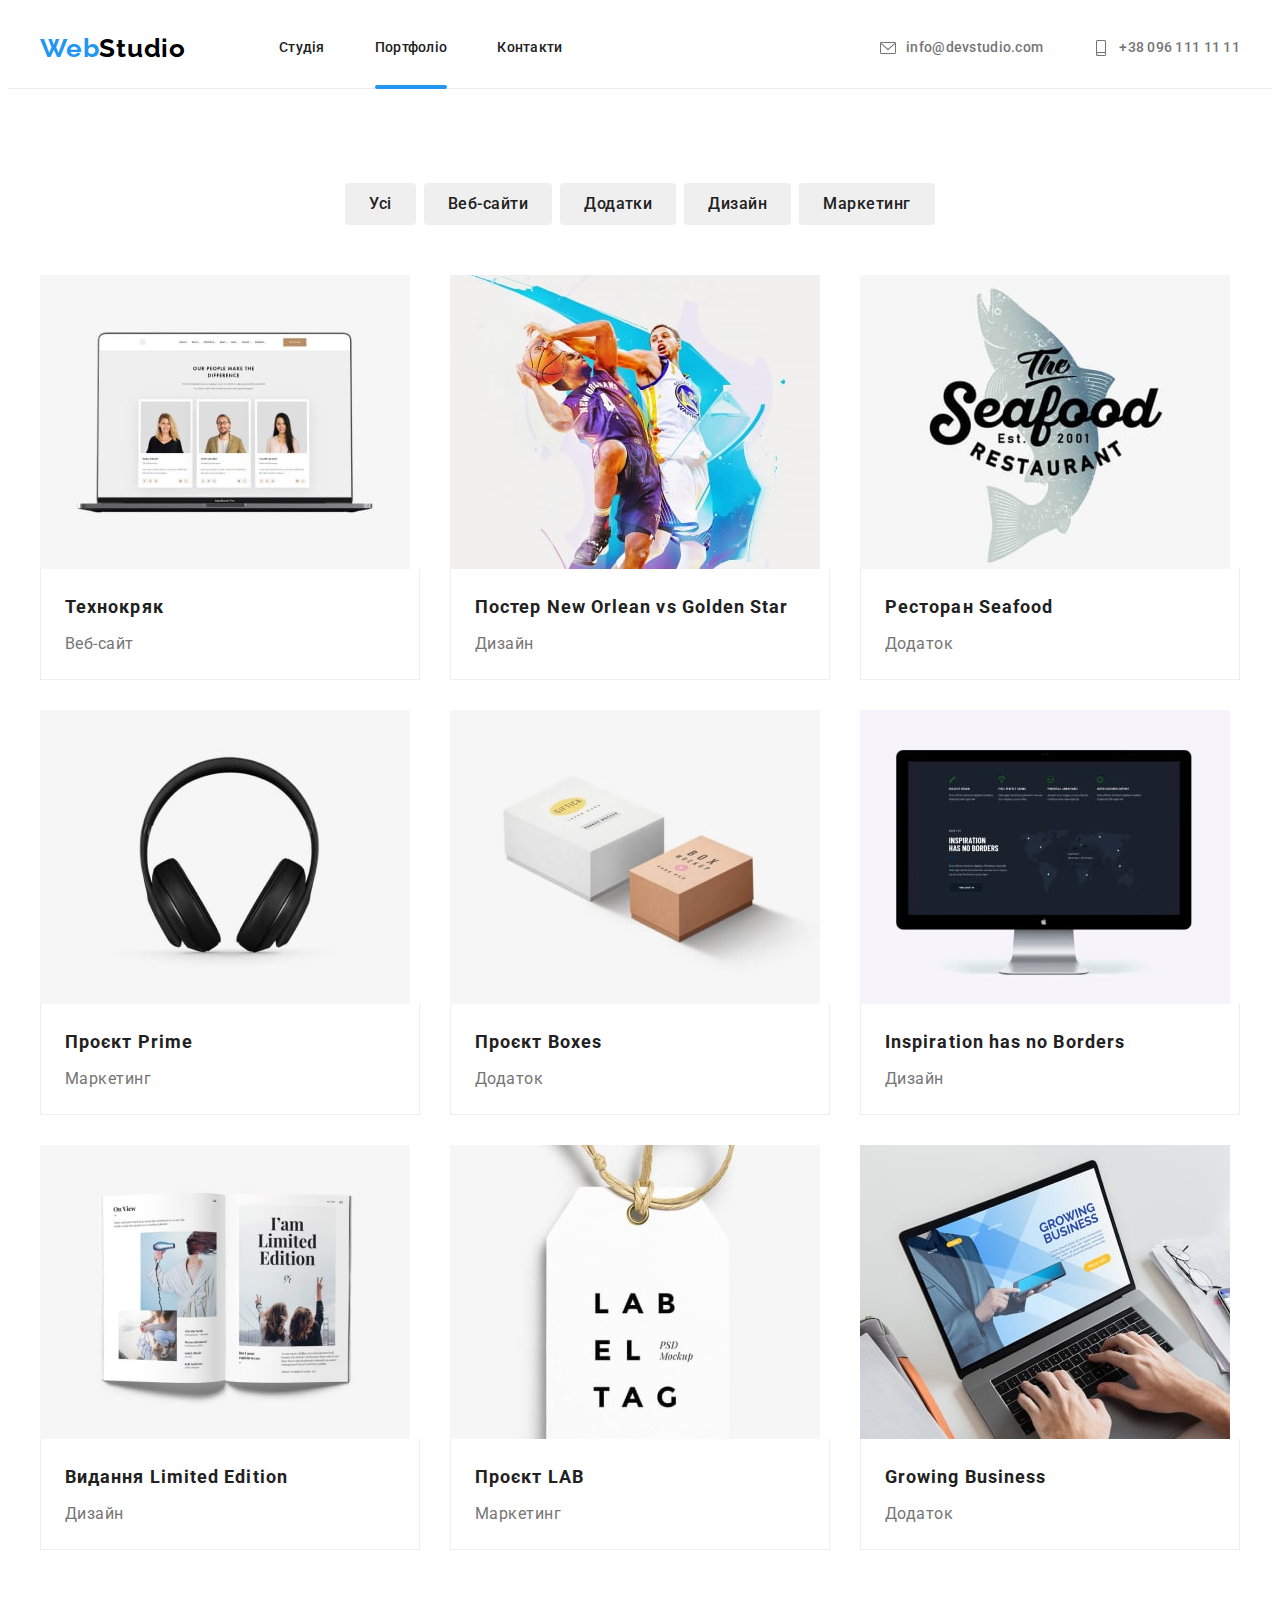
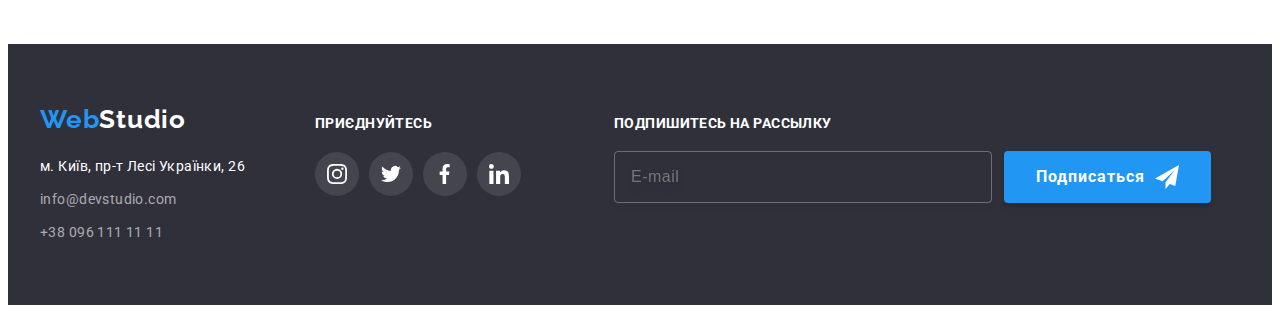
==== portfolio.html @ 7d1efc17 "add" ====
<!DOCTYPE html>
<html lang="uk">
  <head>
    <meta charset="UTF-8" />
    <meta http-equiv="X-UA-Compatible" content="IE=edge" />
    <meta name="viewport" content="width=device-width, initial-scale=1.0" />
    <title>WebStudio</title>
    <link rel="preconnect" href="https://fonts.googleapis.com" />
    <link rel="preconnect" href="https://fonts.gstatic.com" crossorigin />
    <link
      href="https://fonts.googleapis.com/css2?family=Raleway:wght@700&family=Roboto:wght@400;500;700;900&display=swap"
      rel="stylesheet"
    />
    <link rel="stylesheet" href="./css/modern-normalize.css" />
    <link rel="stylesheet" href="./css/styles.css" />
  </head>
  <body>
    <!-- Header -->
    <header class="header">
      <div class="container header-nav">
        <!-- Menu -->
        <a class="logo" href="./index.html"
          >Web<span class="logo-accent-black">Studio</span></a
        >
        <nav class="nav-list">
          <ul class="site-nav list">
            <li class="item">
              <a class="header-menu" href="./index.html">Студія</a>
            </li>
            <li class="item">
              <a class="header-menu current" href="./portfolio.html"
                >Портфоліо</a
              >
            </li>
            <li class="item"><a class="header-menu" href="">Контакти</a></li>
          </ul>
        </nav>
        <!-- Contact -->
        <ul class="contact-nav list">
          <li class="item">
            <a class="header-contact" href="mailto:info@devstudio.com">
              <svg class="icon-mail" width="16" height="12">
                <use href="./images/icons.svg#icon-mail"></use>
              </svg>
              info@devstudio.com</a
            >
          </li>
          <li class="item">
            <a class="header-contact" href="tel:+380961111111">
              <svg class="icon-phone" width="10" height="16">
                <use href="./images/icons.svg#icon-phone"></use>
              </svg>
              +38 096 111 11 11</a
            >
          </li>
        </ul>
      </div>
    </header>
    <main>
      <section class="section">
        <h1 class="visually-hidden">Портфоліо</h1>
        <div class="container">
          <ul class="filter list">
            <li class="filter-item">
              <button class="portfolio-btn" type="button">Усі</button>
            </li>
            <li class="filter-item">
              <button class="portfolio-btn" type="button">Веб-сайти</button>
            </li>
            <li class="filter-item">
              <button class="portfolio-btn" type="button">Додатки</button>
            </li>
            <li class="filter-item">
              <button class="portfolio-btn" type="button">Дизайн</button>
            </li>
            <li class="filter-item">
              <button class="portfolio-btn" type="button">Маркетинг</button>
            </li>
          </ul>
          <ul class="list portfolio-list">
            <li class="portfolio-item">
              <a class="list portfolio-content" href="#">
                <div class="portfolio-wrap">
                  <img
                    src="./images/website-techno.jpg"
                    alt="сайт технокряк"
                    width="370"
                  />
                  <p class="portfolio-top-text">
                    Ресурс пропонує комплексні пропозиції з різним рівнем
                    функціоналу та сервісів. Все це дозволить відвідувачу
                    отримати вичерпні відомості про компанію чи приватну особу.
                  </p>
                </div>

                <div class="text-list">
                  <h2 class="portfolio-title">Технокряк</h2>
                  <p class="portfolio-text">Веб-сайт</p>
                </div>
              </a>
            </li>
            <li class="portfolio-item">
              <a class="list portfolio-content" href="#">
                <div class="portfolio-wrap">
                  <img
                    src="./images/poster-new-orlean.jpg"
                    alt="постер новий орлеан"
                    width="370"
                  />
                  <p class="portfolio-top-text">
                    Ресурс пропонує комплексні пропозиції з різним рівнем
                    функціоналу та сервісів. Все це дозволить відвідувачу
                    отримати вичерпні відомості про компанію чи приватну особу.
                  </p>
                </div>
                <div class="text-list">
                  <h2 class="portfolio-title">
                    Постер New Orlean vs Golden Star
                  </h2>
                  <p class="portfolio-text">Дизайн</p>
                </div>
              </a>
            </li>
            <li class="portfolio-item">
              <a class="list portfolio-content" href="#">
                <div class="portfolio-wrap">
                  <img
                    src="./images/restoran-seasfood.jpg"
                    alt="ресторан морської їжі"
                    width="370"
                  />
                  <p class="portfolio-top-text">
                    Ресурс пропонує комплексні пропозиції з різним рівнем
                    функціоналу та сервісів. Все це дозволить відвідувачу
                    отримати вичерпні відомості про компанію чи приватну особу.
                  </p>
                </div>
                <div class="text-list">
                  <h2 class="portfolio-title">Ресторан Seafood</h2>
                  <p class="portfolio-text">Додаток</p>
                </div>
              </a>
            </li>
            <li class="portfolio-item">
              <a class="list portfolio-content" href="#">
                <div class="portfolio-wrap">
                  <img
                    src="./images/project-prime.jpg"
                    alt="проект прайм"
                    width="370"
                  />
                  <p class="portfolio-top-text">
                    Ресурс пропонує комплексні пропозиції з різним рівнем
                    функціоналу та сервісів. Все це дозволить відвідувачу
                    отримати вичерпні відомості про компанію чи приватну особу.
                  </p>
                </div>
                <div class="text-list">
                  <h2 class="portfolio-title">Проєкт Prime</h2>
                  <p class="portfolio-text">Маркетинг</p>
                </div>
              </a>
            </li>
            <li class="portfolio-item">
              <a class="list portfolio-content" href="#">
                <div class="portfolio-wrap">
                  <img
                    src="./images/project-boxes.jpg"
                    alt="проект коробок"
                    width="370"
                  />
                  <p class="portfolio-top-text">
                    Ресурс пропонує комплексні пропозиції з різним рівнем
                    функціоналу та сервісів. Все це дозволить відвідувачу
                    отримати вичерпні відомості про компанію чи приватну особу.
                  </p>
                </div>
                <div class="text-list">
                  <h2 class="portfolio-title">Проєкт Boxes</h2>
                  <p class="portfolio-text">Додаток</p>
                </div>
              </a>
            </li>
            <li class="portfolio-item">
              <a class="list portfolio-content" href="#">
                <div class="portfolio-wrap">
                  <img
                    src="./images/website-inspiration.jpg"
                    alt="сайт натхнення"
                    width="370"
                  />
                  <p class="portfolio-top-text">
                    Ресурс пропонує комплексні пропозиції з різним рівнем
                    функціоналу та сервісів. Все це дозволить відвідувачу
                    отримати вичерпні відомості про компанію чи приватну особу.
                  </p>
                </div>
                <div class="text-list">
                  <h2 class="portfolio-title">Inspiration has no Borders</h2>
                  <p class="portfolio-text">Дизайн</p>
                </div>
              </a>
            </li>
            <li class="portfolio-item">
              <a class="list portfolio-content" href="#">
                <div class="portfolio-wrap">
                  <img
                    src="./images/magazine-limited.jpg"
                    alt="Видання Limited"
                    width="370"
                  />
                  <p class="portfolio-top-text">
                    Ресурс пропонує комплексні пропозиції з різним рівнем
                    функціоналу та сервісів. Все це дозволить відвідувачу
                    отримати вичерпні відомості про компанію чи приватну особу.
                  </p>
                </div>
                <div class="text-list">
                  <h2 class="portfolio-title">Видання Limited Edition</h2>
                  <p class="portfolio-text">Дизайн</p>
                </div>
              </a>
            </li>
            <li class="portfolio-item">
              <a class="list portfolio-content" href="#">
                <div class="portfolio-wrap">
                  <img
                    src="./images/project-lab.jpg"
                    alt="проект лаб"
                    width="370"
                  />
                  <p class="portfolio-top-text">
                    Ресурс пропонує комплексні пропозиції з різним рівнем
                    функціоналу та сервісів. Все це дозволить відвідувачу
                    отримати вичерпні відомості про компанію чи приватну особу.
                  </p>
                </div>
                <div class="text-list">
                  <h2 class="portfolio-title">Проєкт LAB</h2>
                  <p class="portfolio-text">Маркетинг</p>
                </div>
              </a>
            </li>
            <li class="portfolio-item">
              <a class="list portfolio-content" href="#">
                <div class="portfolio-wrap">
                  <img
                    src="./images/website-growing.jpg"
                    alt="сайт зростання"
                    width="370"
                  />
                  <p class="portfolio-top-text">
                    Ресурс пропонує комплексні пропозиції з різним рівнем
                    функціоналу та сервісів. Все це дозволить відвідувачу
                    отримати вичерпні відомості про компанію чи приватну особу.
                  </p>
                </div>
                <div class="text-list">
                  <h2 class="portfolio-title">Growing Business</h2>
                  <p class="portfolio-text">Додаток</p>
                </div>
              </a>
            </li>
          </ul>
        </div>
      </section>
    </main>
    <footer class="footer">
      <div class="container">
        <div class="footer-box">
          <div class="footer-right">
            <a class="logo logo-footer" href="./index.html"
              >Web<span class="logo-accent-white">Studio</span></a
            >
            <address>
              <ul class="list">
                <li class="item">
                  <a
                    class="footer-map"
                    href="https://goo.gl/maps/oiPbDNAemeEEUcDG9"
                    target="_blank"
                    rel="noopener noreferrer"
                    >м. Київ, пр-т Лесі Українки, 26</a
                  >
                </li>
                <li class="item">
                  <a class="footer-contact" href="mailto:info@devstudio.com"
                    >info@devstudio.com</a
                  >
                </li>
                <li class="item">
                  <a class="footer-contact" href="tel:+380961111111"
                    >+38 096 111 11 11</a
                  >
                </li>
              </ul>
            </address>
          </div>
          <div class="footer-left">
            <p class="footer-left-title">Приєднуйтесь</p>
            <ul class="footer-item-social list">
              <li class="footer-social-item">
                <a
                  class="footer-social-link"
                  href="#"
                  target="_blank"
                  rel="noopener noreferrer"
                >
                  <svg class="footer-soc-link" width="20" height="20">
                    <use href="./images/icons.svg#icon-instagram"></use>
                  </svg>
                </a>
              </li>
              <li class="footer-social-item">
                <a
                  class="footer-social-link"
                  href="#"
                  target="_blank"
                  rel="noopener noreferrer"
                >
                  <svg class="footer-soc-link" width="20" height="20">
                    <use href="./images/icons.svg#icon-twitter"></use>
                  </svg>
                </a>
              </li>
              <li class="footer-social-item">
                <a
                  class="footer-social-link"
                  href="#"
                  target="_blank"
                  rel="noopener noreferrer"
                >
                  <svg class="footer-soc-link" width="20" height="20">
                    <use href="./images/icons.svg#icon-facebook"></use>
                  </svg>
                </a>
              </li>
              <li class="footer-social-item">
                <a
                  class="footer-social-link"
                  href="#"
                  target="_blank"
                  rel="noopener noreferrer"
                >
                  <svg class="footer-soc-link" width="20" height="20">
                    <use href="./images/icons.svg#icon-linkedin"></use>
                  </svg>
                </a>
              </li>
            </ul>
          </div>

          <form class="footer-form">
            <p class="footer-form-text">Подпишитесь на рассылку</p>
            <div class="footer-form-inner">
              <label class="footer-email"
                ><input type="email" name="email" placeholder="E-mail" /
                required></label
              >
              <button class="btn footer-btn" type="submit">
                Подписаться
                <svg class="icon-follow" width="24" height="24">
                  <use href="./images/icons.svg#icon-send"></use>
                </svg>
              </button>
            </div>
          </form>
        </div>
      </div>
    </footer>
  </body>
</html>
---- css/styles.css ----
body {
  background-color: var(--color-white);
  color: var(--main-color);
  font-family: "Roboto", sans-serif;
}
p,
ul,
h1,
h2,
h3,
h4,
h5,
h6 {
  margin: 0;
}
img {
  display: block;
  max-width: 100%;
}
.visually-hidden {
  position: absolute;
  white-space: nowrap;
  width: 1px;
  height: 1px;
  overflow: hidden;
  border: 0;
  padding: 0;
  clip: rect(0 0 0 0);
  clip-path: inset(50%);
  margin: -1px;
}

:root {
  --main-color: #212121;
  --color-blue: #2196f3;
  --color-grey: #757575;
  --color-white: #ffffff;
  --color-black: #000000;
  --background-grey: #2f303a;
  --btn-shadow: rgba(0, 0, 0, 0.15);
  --btn-shadow-f: rgba(0, 0, 0, 0.15);
  --btn-hover: #188ce8;
  --color-footer: rgba(255, 255, 255, 0.6);
  --color-button: #f5f4fa;
  --color-footers: #2f303a;
  --color-team-rgb: rgba(0, 0, 0, 0.12);
  --color-team-rgba: rgba(0, 0, 0, 0.14);
  --color-teams-rgb: rgba(0, 0, 0, 0.2);
  --color-btn-primary: rgba(0, 0, 0, 0.1);
  --color-btns-primary: rgba(0, 0, 0, 0.08);
  --card-set-gap: 30px;
  --social-link-hover: #2196f3;
  --team-soc-link: #afb1b8;
  --social-hover: #2196f3;
  --hero-bg: #c4c4c4;
  --time-function: 250ms;
  --cubic: cubic-bezier(0.4, 0, 0.2, 1);
}

.list {
  text-decoration: none;
  list-style: none;
  margin: 0;
  padding: 0;
}
.section {
  padding-top: 94px;
  padding-bottom: 94px;
}

.container {
  width: 1200px;
  padding-left: 15px;
  padding-right: 15px;
  margin-left: auto;
  margin-right: auto;
}

/* Header  */
.header {
  border-bottom: 1px solid #ececec;
}
.current:visited {
  color: var(--color-blue);
}
.current {
  position: relative;
}

.current::after {
  content: "";
  display: block;
  position: absolute;
  left: 0;
  bottom: -1px;
  width: 100%;
  height: 4px;
  border-radius: 2px;
  background-color: var(--color-blue);
}
.header-nav {
  display: flex;
  align-items: center;
}

.header-menu {
  display: block;
  padding-top: 32px;
  padding-bottom: 32px;
  font-weight: 500;
  font-size: 14px;
  line-height: 1.14;
  letter-spacing: 0.02em;
  text-decoration: none;
  color: var(--main-color);
  transition-property: color;
  transition-duration: var(--time-function);
  transition-timing-function: var(--cubic);
}

.header-menu:hover,
.header-menu:focus,
.header-menu:active {
  color: var(--color-blue);
}

.logo {
  font-family: "Raleway", sans-serif;
  font-style: normal;
  font-weight: 700;
  font-size: 26px;
  line-height: 1.19;
  letter-spacing: 0.03em;
  color: var(--color-blue);
  text-decoration: none;
}

.logo-accent-black {
  color: var(--color-black);
}

.logo-accent-white {
  color: var(--color-white);
}

.header-contact {
  display: flex;
  align-items: center;
  padding-top: 32px;
  padding-bottom: 32px;
  font-weight: 500;
  font-size: 14px;
  line-height: 1.14;
  letter-spacing: 0.02em;
  text-decoration: none;
  color: var(--color-grey);
  transition-property: color;
  transition-duration: var(--time-function);
  transition-timing-function: var(--cubic);
}

.header-contact:hover,
.header-contact:focus {
  color: var(--color-blue);
}

.nav-list {
  margin-left: 93px;
}
.site-nav {
  display: flex;
}
.site-nav .item {
  margin-right: 50px;
}

.site-nav .item:last-child {
  margin-right: 0;
}

.contact-nav {
  display: flex;
  margin-left: auto;
}

.contact-nav .item {
  margin-right: 50px;
}

.contact-nav .item:last-child {
  margin-right: 0;
}
.icon-mail {
  margin-right: 10px;
  height: 16px;
  width: 16px;
  fill: currentColor;
}

.icon-phone {
  margin-right: 10px;
  height: 16px;
  width: 16px;
  fill: currentColor;
}

/* Hero */

.hero {
  background-color: var(--hero-bg);
  background-image: linear-gradient(
      rgba(47, 48, 58, 0.4),
      rgba(47, 48, 58, 0.4)
    ),
    url(../images/hero.jpg);
  background-repeat: no-repeat;
  background-size: cover;
  background-position: center;
  max-width: 1600px;
  margin-left: auto;
  margin-right: auto;
  text-align: center;
  padding-top: 200px;
  padding-bottom: 200px;
}

.hero-title {
  font-style: normal;
  font-weight: 900;
  font-size: 44px;
  line-height: 1.36;
  text-align: center;
  letter-spacing: 0.06em;
  text-transform: uppercase;
  color: var(--color-white);
  max-width: 700px;
  margin: 0 auto;
  margin-bottom: var(--card-set-gap);
}

.hero-btn {
  font-family: inherit;
  background: var(--color-blue);
  box-shadow: 0px 4px 4px var(--btn-shadow);
  border-radius: 4px;
  font-weight: 700;
  font-size: 16px;
  line-height: 1.88;
  text-align: center;
  letter-spacing: 0.06em;
  color: var(--color-white);
  cursor: pointer;
  border-color: transparent;
  padding: 10px 32px;
  margin: 0 auto;
  transition-property: background-color;
  transition-duration: var(--time-function);
  transition-timing-function: var(--cubic);
}
.hero-btn:active,
.hero-btn:hover,
.hero-btn:focus {
  background-color: var(--btn-hover);
  box-shadow: 0px 4px 4px var(--btn-shadow-f);
  border-radius: 4px;
}

.benefits-list {
  display: flex;
}

.benefits-list .item:not(:last-child) {
  margin-right: var(--card-set-gap);
}
.benefits-list .item {
  width: calc((100% - 90px) / 4);
}
.benefits-thumb {
  display: flex;
  height: 120px;
  background: var(--color-button);
  border-radius: 4px;
  margin-bottom: 30px;
  justify-content: center;
  align-items: center;
}
.benefits-title {
  margin-bottom: 10px;
  font-weight: 700;
  font-size: 14px;
  line-height: 1.14;
  letter-spacing: 0.03em;
  text-transform: uppercase;
  color: var(--main-color);
}

.benefits-text {
  font-weight: 400;
  font-size: 14px;
  line-height: 1.71;
  letter-spacing: 0.03em;
  color: var(--color-grey);
}

/* Work */
.work {
  padding-top: 0;
}
.work-title {
  font-weight: 700;
  font-size: 36px;
  line-height: 1.16;
  text-align: center;
  letter-spacing: 0.03em;
  color: var(--main-color);
  margin-bottom: 50px;
}
.working {
  display: flex;
  gap: var(--card-set-gap);
}

.work-list-text {
  position: absolute;
  width: 100%;
  bottom: 0;
  left: 0;
  background-color: rgba(47, 48, 58, 0.8);
  font-family: "Roboto";
  font-style: normal;
  font-weight: 700;
  font-size: 14px;
  line-height: 1.14;
  text-align: center;
  letter-spacing: 0.03em;
  text-transform: uppercase;
  padding: 27px 10px;
  color: var(--color-white);
}
.work-wrap {
  position: relative;
}

/* Team */
.teams {
  background-color: var(--color-button);
}
.team {
  display: flex;
}

.team-title {
  margin-bottom: 50px;

  font-weight: 700;
  font-size: 36px;
  line-height: 1.16;
  text-align: center;
  letter-spacing: 0.03em;
  color: var(--main-color);
}
.team-item {
  list-style: none;
  width: calc((100% - 90px) / 4);
  background-color: var(--color-white);
  box-shadow: 0px 1px 3px var(--color-team-rgb),
    0px 1px 1px var(--color-team-rgba), 0px 2px 1px var(--color-teams-rgb);
  border-radius: 0px 0px 4px 4px;
}
.team-item:not(:last-child) {
  margin-right: var(--card-set-gap);
}

.team-skills {
  padding: var(--card-set-gap) 10px;
}
.team-name {
  margin-bottom: 10px;
  font-weight: 500;
  font-size: 16px;
  line-height: 1.18;
  text-align: center;
  letter-spacing: 0.03em;
  color: var(--main-color);
}

.team-text {
  font-size: 16px;
  line-height: 1.18;
  text-align: center;
  letter-spacing: 0.03em;
  color: var(--color-grey);
  margin-bottom: 16px;
}
.team-item-social {
  display: flex;
  justify-content: center;
}

.social-item:not(:first-child) {
  margin-left: 10px;
}
.social-link {
  width: 44px;
  height: 44px;
  background-color: var(--color-white);
  color: var(--team-soc-link);
  border-radius: 50%;
  display: flex;
  align-items: center;
  justify-content: center;
  transition-property: color, background-color;
  transition-duration: var(--time-function);
  transition-timing-function: var(--cubic);
}
.social-link:hover,
.social-link:focus {
  background-color: var(--social-link-hover);
  color: var(--color-white);
}

.team-soc-link {
  fill: currentColor;
}

/* Clients */
.clients-list {
  display: flex;
  gap: 30px;
}
.clients-item .link {
  height: 92px;
  border: 1px solid var(--team-soc-link);
  border-radius: 4px;
  display: flex;
  align-items: center;
  justify-content: center;
  width: 170px;
  fill: var(--team-soc-link);
  transition-property: fill, background-color, border;
  transition-duration: var(--time-function);
  transition-timing-function: var(--cubic);
}
.clients-item .link:hover,
.clients-item .link:focus {
  border: 1px solid var(--color-blue);
  fill: var(--color-blue);
}

/* Footer */
.footer {
  background-color: var(--color-footers);
  padding-top: 60px;
  padding-bottom: 60px;
}
.footer-box {
  display: flex;
  align-items: baseline;
}
.logo-footer {
  display: block;
  margin-bottom: 20px;
}
.footer .item {
  margin-bottom: 9px;
}
.footer .item:last-child {
  margin-bottom: 0;
}

.footer-map {
  font-size: 14px;
  font-style: normal;
  line-height: 1.71;
  letter-spacing: 0.03em;
  color: var(--color-white);
  text-decoration: none;
}

.footer-contact {
  font-size: 14px;
  font-style: normal;
  line-height: 1.71;
  letter-spacing: 0.03em;
  color: var(--color-footer);
  text-decoration: none;
  transition-property: color;
  transition-duration: var(--time-function);
  transition-timing-function: var(--cubic);
}
.footer-contact:hover,
.footer-contact:focus {
  color: var(--color-blue);
}
.button {
  color: var(--main-color);
  background-color: var(--color-button);
}
.button-primary {
  color: var(--color-white);
  background-color: var(--color-blue);
  box-shadow: 0px 3px 1px var(--color-btn-primary),
    0px 1px 2px var(--color-btns-primary), 0px 2px 2px var(--color-team-rgb);
}
.footer-left {
  margin-left: 70px;
  display: block;
}

.footer-left-title {
  margin-bottom: 20px;
  font-weight: 700;
  font-size: 14px;
  line-height: 1.14;
  letter-spacing: 0.03em;
  text-transform: uppercase;
  color: var(--color-white);
}

.footer-item-social {
  display: flex;
  justify-content: center;
  gap: 10px;
}
.footer-social-item {
  display: flex;
}
.footer-social-link {
  width: 44px;
  height: 44px;
  background-color: rgba(255, 255, 255, 0.1);
  border-radius: 50%;
  display: flex;
  align-items: center;
  justify-content: center;
  transition-property: background-color;
  transition-duration: var(--time-function);
  transition-timing-function: var(--cubic);
}
.footer-social-link:hover,
.footer-social-link:focus {
  background-color: var(--social-link-hover);
}
.footer-soc-link {
  fill: var(--color-white);
}
.footer-form {
  margin-left: 93px;
}
.footer-form-text {
  margin-top: 0;
  margin-bottom: 20px;
  font-weight: 700;
  font-size: 14px;
  line-height: calc(16 / 14);
  letter-spacing: 0.03em;
  text-transform: uppercase;
  color: var(--color-white);
}

.footer-form-inner {
  display: flex;
}
.footer-form-inner input {
  padding-left: 16px;
  padding-top: 15px;
  padding-bottom: 15px;
  width: 358px;
  margin-right: 12px;
  font-size: 16px;
  line-height: 1.25;
  letter-spacing: 0.03em;
  color: var(--color-white);
  background-color: transparent;
  border: 1px solid rgba(255, 255, 255, 0.3);
  filter: drop-shadow(0px 4px 4px rgba(0, 0, 0, 0.15));
  border-radius: 4px;
}
.footer-btn {
  padding: 10px 28px 10px 29px;
  display: flex;
  justify-content: center;
  align-items: center;
}

.footer-btn:hover,
.footer-btn:focus {
  background-color: var(--btn-hover);
}

.icon-follow {
  margin-left: 10px;
  fill: currentColor;
}
.btn {
  padding: 10px 32px;
  font-family: inherit;
  font-weight: 700;
  font-size: 16px;
  line-height: 1.87;
  letter-spacing: 0.06em;
  border: transparent;
  color: var(--color-white);
  background-color: var(--color-blue);
  box-shadow: 0px 4px 4px rgb(0 0 0 / 15%);
  border-radius: 4px;
  cursor: pointer;
  transition-property: background-color;
  transition-duration: var(--time-function);
  transition-timing-function: var(--cubic);
}

/* Portfolio */
.filter {
  display: flex;
  justify-content: center;
  margin-right: auto;
  margin-left: auto;
  margin-bottom: 50px;
}
.filter-item {
  margin-right: 8px;
}
.filter-item:last-child {
  margin-right: 0;
}

.portfolio-btn {
  font-family: inherit;
  font-weight: 500;
  font-size: 16px;
  line-height: 1.62;
  text-align: center;
  letter-spacing: 0.03em;
  color: var(--main-color);
  padding: 6px 22px;
  border-radius: 4px;
  cursor: pointer;
  border-color: transparent;
  transition-property: background-color, color, box-shadow;
  transition-duration: var(--time-function);
  transition-timing-function: var(--cubic);
}
.portfolio-btn:active,
.portfolio-btn:hover,
.portfolio-btn:focus {
  color: var(--color-white);
  background: var(--color-blue);
  box-shadow: 0px 3px 1px rgba(0, 0, 0, 0.1), 0px 1px 2px rgba(0, 0, 0, 0.08),
    0px 2px 2px rgba(0, 0, 0, 0.12);
  border-radius: 4px;
  border-color: transparent;
}
.portfolio-title {
  font-weight: 700;
  font-size: 18px;
  line-height: 2;
  letter-spacing: 0.06em;
  color: var(--main-color);
  margin-bottom: 4px;
}

.portfolio-list {
  display: flex;
  flex-wrap: wrap;
  align-content: center;
  margin-left: -30px;
  margin-top: -30px;
}

.portfolio-item {
  flex-basis: calc(100% / 3 - 30px);
  margin-left: var(--card-set-gap);
  margin-top: var(--card-set-gap);
}
.portfolio-item:hover .portfolio-top-text {
  transform: translateY(0);
}
.portfolio-item:nth-last-child(-n + 3) {
  margin-right: 0;
  margin-bottom: 0;
}

.portfolio-text {
  font-size: 16px;
  line-height: 1.88;
  letter-spacing: 0.03em;
  color: var(--color-grey);
}
.portfolio-content {
  display: block;
  transition-property: box-shadow;
  transition-duration: var(--time-function);
  transition-timing-function: var(--cubic);
}
.portfolio-content:hover,
.portfolio-content:focus {
  box-shadow: 0px 1px 1px rgba(0, 0, 0, 0.12), 0px 4px 4px rgba(0, 0, 0, 0.06),
    1px 4px 6px rgba(0, 0, 0, 0.16);
}
.text-list {
  padding: 20px 24px;
  border-bottom: 1px solid #eeeeee;
  border-right: 1px solid #eeeeee;
  border-left: 1px solid #eeeeee;
}
.portfolio-wrap {
  position: relative;
  overflow: hidden;
}

.portfolio-top-text {
  position: absolute;
  top: 0;
  left: 0;
  color: var(--color-white);
  font-size: 18px;
  line-height: 1.56;
  letter-spacing: 0.03em;
  background-color: rgba(33, 150, 243, 0.9);
  height: 100%;
  padding: 63px 24px;
  transform: translateY(100%);
  transition: var(--time-function) var(--cubic);
}

/* Modal popup */
.backdrop {
  position: fixed;
  top: 0;
  width: 100%;
  height: 100%;
  background-color: rgba(0, 0, 0, 0.2);
  transition: opacity var(--time-function) var(--cubic),
    visibility var(--time-function) var(--cubic);
}
.modal {
  position: absolute;
  top: 50%;
  left: 50%;
  width: 528px;
  min-height: 581px;
  padding: 40px;
  background-color: #ffffff;
  border-radius: 4px;
  transform: translate(-50%, -50%) scaleY(1);
  transition: transform var(--time-function);
}
.backdrop.is-hidden .modal {
  transform: translate(-50%, -50%) scaleY(0);
}
.close {
  position: absolute;
  top: 8px;
  right: 8px;
  color: #000;
  border-radius: 50%;
  background-color: transparent;
  width: 30px;
  height: 30px;

  cursor: pointer;
  border: 1px solid rgba(0, 0, 0, 0.1);
}
.is-hidden {
  opacity: 0;
  visibility: hidden;
  pointer-events: none;
}
.modal-title {
  display: block;
  margin-bottom: 30px;
  font-weight: 700;
  font-size: 20px;
  text-align: center;
  line-height: 1.15;
  letter-spacing: 0.03em;
  color: var(--main-color);
}
.modal-form {
  width: 100%;
}
.form-field {
  position: relative;
  display: flex;
  flex-direction: column;
  margin-bottom: 10px;
  font-size: 12px;
  line-height: 1.16;
  letter-spacing: 0.01em;
  color: var(--color-grey);
}

.form-field input,
.form-field textarea {
  display: block;
  width: 100%;
  height: 40px;
  margin-top: 4px;
  padding: 11px 42px;
  font-size: 14px;
  line-height: calc(16 / 14);
  letter-spacing: 0.01em;
  color: var(--color-grey);
  border: 1px solid rgba(33, 33, 33, 0.2);
  box-sizing: border-box;
  border-radius: 4px;
  cursor: pointer;
  transition: outline-color var(--time-function) var(--cubic);
}
.form-field input:focus + .icon-form {
  color: var(--color-blue);
}

.form-field input:focus,
.form-field textarea:focus {
  outline-color: var(--color-blue);
}
.form-field textarea {
  padding: 12px 16px;
  height: 120px;
  resize: none;
}
.icon-form {
  position: absolute;
  top: 50%;
  left: 12px;
  z-index: 1;
  color: var(--main-color);
  fill: currentColor;
  cursor: pointer;
  transition: color var(--time-function) var(--cubic);
}
.textarea {
  margin-bottom: 20px;
}

.terms {
  display: flex;
  justify-content: center;
  align-items: center;
  gap: 7px;
  margin-bottom: 30px;
  font-size: 14px;
  line-height: 1.71px;
  letter-spacing: 0.03em;
  color: var(--color-grey);
}
.terms-link {
  display: inline-block;
  text-decoration-line: underline;
  color: var(--color-blue);
  transition: outline-color var(--time-function) var(--cubic);
}
.terms-link:focus {
  outline-color: var(--btn-hover);
}

.check {
  opacity: 0;
  position: absolute;
  top: auto;
  left: 12px;
  color: var(--color-white);
  fill: currentColor;
  border-radius: 2px;
  transition: color var(--time-function) var(--cubic),
    background-color var(--time-function) var(--cubic),
    opacity var(--time-function) var(--cubic);
}

.checkbox-icon {
  display: inline-block;
  width: 15px;
  height: 15px;
  margin-right: 5px;
  border: 2px solid;
  border-color: var(--secondary-text-color);
  border-radius: 4px;
  cursor: pointer;
  transition: all var(--time-function) var(--cubic);
}
.modal-checkbox:checked + .checkbox-icon {
  border-color: var(--color-blue);
  background-color: var(--color-blue);
  background-image: url(../images/icon-check.svg);
  background-size: contain;
  background-origin: border-box;
}

.modal-btn {
  display: block;
  margin-left: auto;
  margin-right: auto;
  padding: 10px 52px;
  font-weight: 700;
  font-size: 16px;
  line-height: 1.88;
  text-align: center;
  letter-spacing: 0.06em;
  color: var(--color-white);
  background-color: var(--color-blue);
  border-color: transparent;
  box-shadow: 0px 4px 4px rgb(0 0 0 / 15%);
  border-radius: 4px;
  transition: background-color var(--time-function) var(--cubic);
}
.modal-btn:hover,
.modal-btn:focus {
  background-color: var(--btn-hover);
}
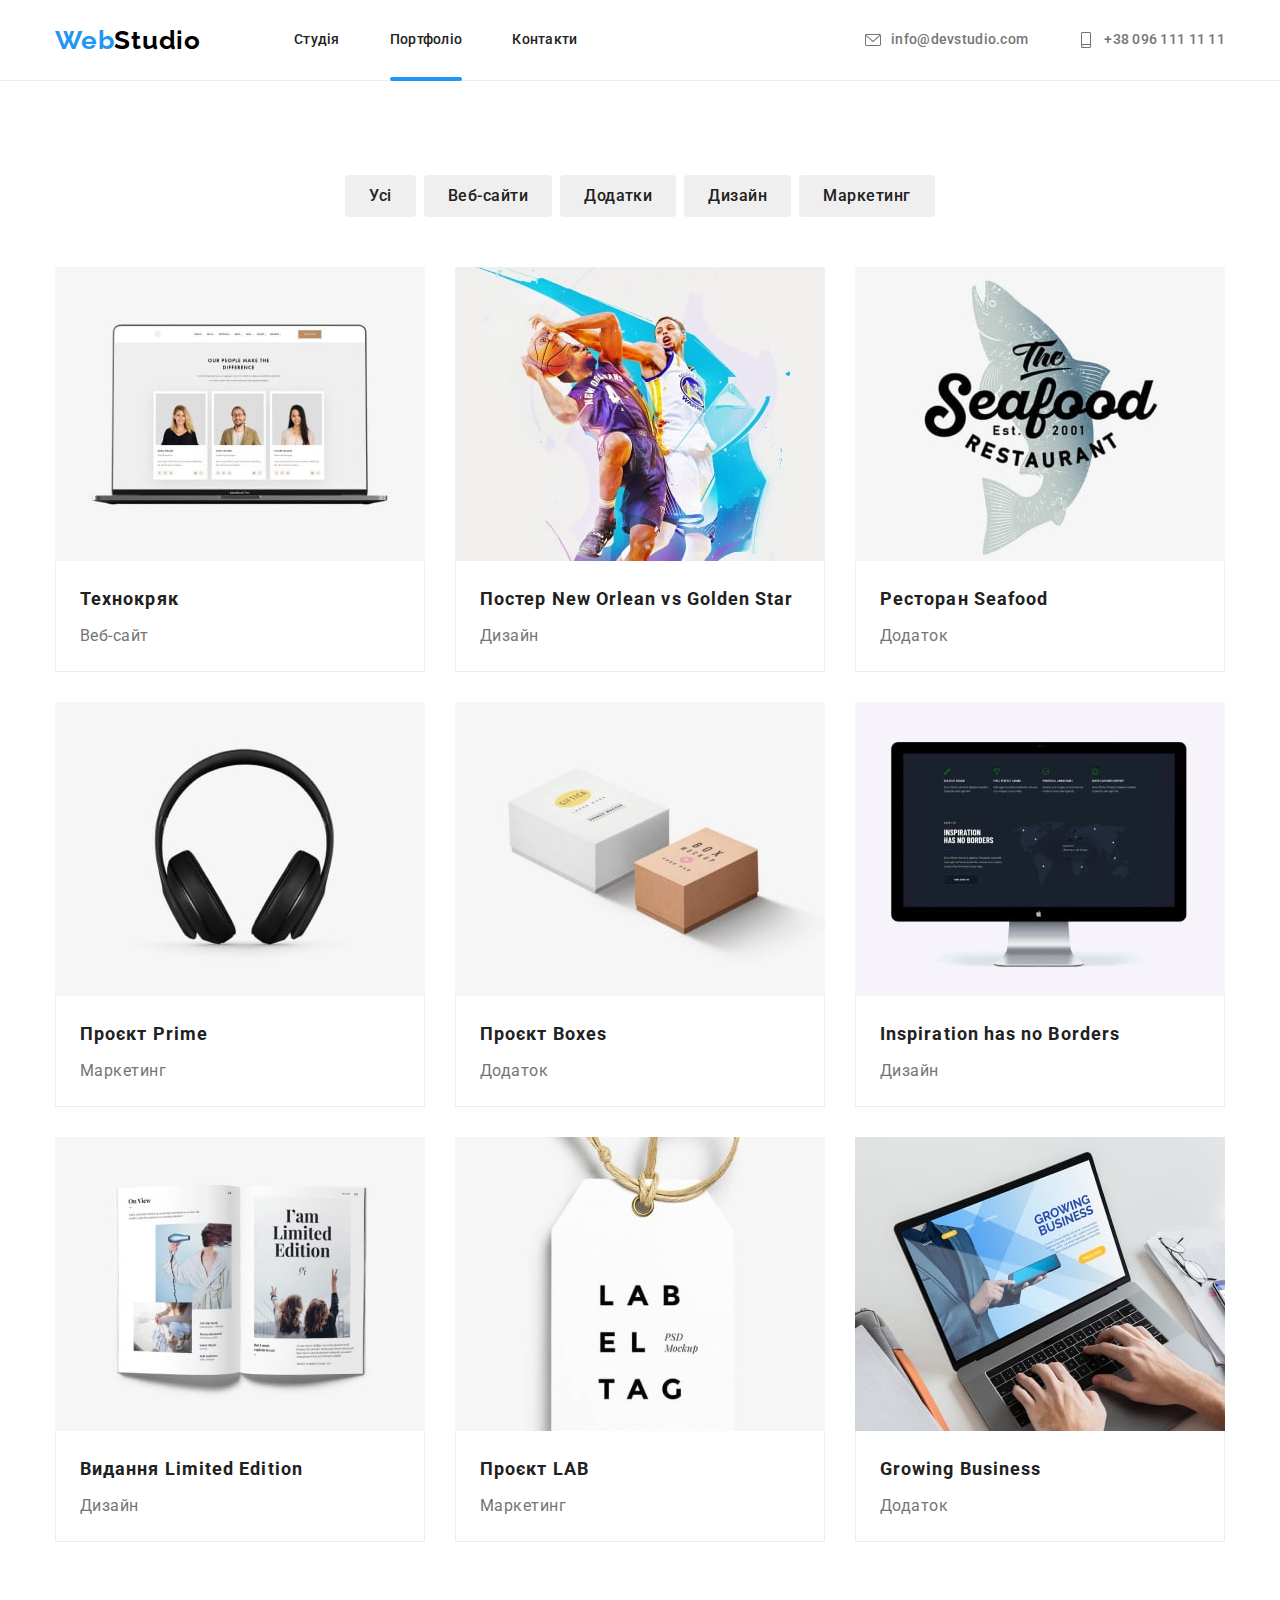
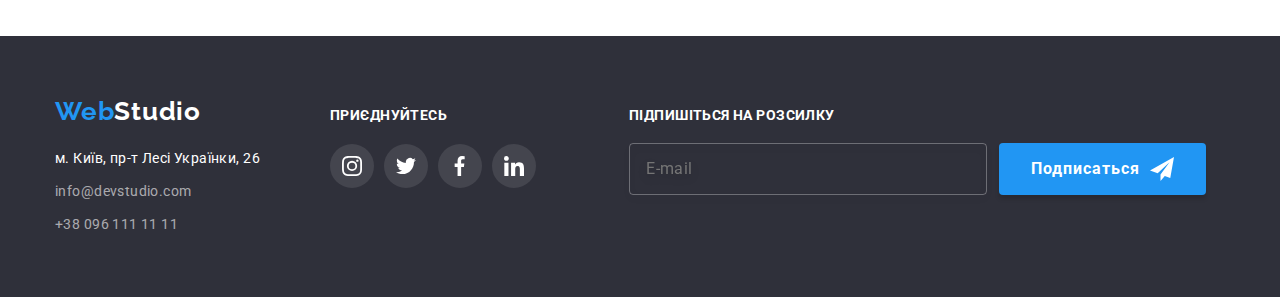
==== commit f674248c: "add normalize" ====
--- a/portfolio.html
+++ b/portfolio.html
@@ -296,8 +296,8 @@
               </ul>
             </address>
           </div>
-          <div class="footer-left">
-            <p class="footer-left-title">Приєднуйтесь</p>
+          <div class="footer-center">
+            <p class="footer-center-title">Приєднуйтесь</p>
             <ul class="footer-item-social list">
               <li class="footer-social-item">
                 <a
@@ -350,21 +350,26 @@
             </ul>
           </div>
 
-          <form class="footer-form">
-            <p class="footer-form-text">Подпишитесь на рассылку</p>
-            <div class="footer-form-inner">
-              <label class="footer-email"
-                ><input type="email" name="email" placeholder="E-mail" /
-                required></label
-              >
-              <button class="btn footer-btn" type="submit">
-                Подписаться
-                <svg class="icon-follow" width="24" height="24">
-                  <use href="./images/icons.svg#icon-send"></use>
-                </svg>
-              </button>
-            </div>
-          </form>
+          <div class="footer-left">
+            <p class="footer-form-text">Підпишіться на розсилку</p>
+            <form class="footer-form">
+              <div class="footer-form-inner">
+                <label class="footer-email"
+                  ><input
+                    type="email"
+                    name="email"
+                    placeholder="E-mail"
+                    required
+                /></label>
+                <button class="btn footer-btn" type="submit">
+                  Подписаться
+                  <svg class="icon-follow" width="24" height="24">
+                    <use href="./images/icons.svg#icon-send"></use>
+                  </svg>
+                </button>
+              </div>
+            </form>
+          </div>
         </div>
       </div>
     </footer>
--- a/css/styles.css
+++ b/css/styles.css
@@ -502,12 +502,12 @@
   box-shadow: 0px 3px 1px var(--color-btn-primary),
     0px 1px 2px var(--color-btns-primary), 0px 2px 2px var(--color-team-rgb);
 }
-.footer-left {
+.footer-center {
   margin-left: 70px;
   display: block;
 }
 
-.footer-left-title {
+.footer-center-title {
   margin-bottom: 20px;
   font-weight: 700;
   font-size: 14px;
@@ -544,7 +544,7 @@
 .footer-soc-link {
   fill: var(--color-white);
 }
-.footer-form {
+.footer-left {
   margin-left: 93px;
 }
 .footer-form-text {
@@ -754,13 +754,19 @@
   top: 8px;
   right: 8px;
   color: #000;
+  fill: currentColor;
   border-radius: 50%;
   background-color: transparent;
   width: 30px;
   height: 30px;
-
   cursor: pointer;
   border: 1px solid rgba(0, 0, 0, 0.1);
+  transition: color var(--time-function) var(--cubic);
+}
+
+.close:hover,
+.close:focus {
+  color: var(--btn-hover);
 }
 .is-hidden {
   opacity: 0;
@@ -769,7 +775,7 @@
 }
 .modal-title {
   display: block;
-  margin-bottom: 30px;
+  margin-bottom: 12px;
   font-weight: 700;
   font-size: 20px;
   text-align: center;
